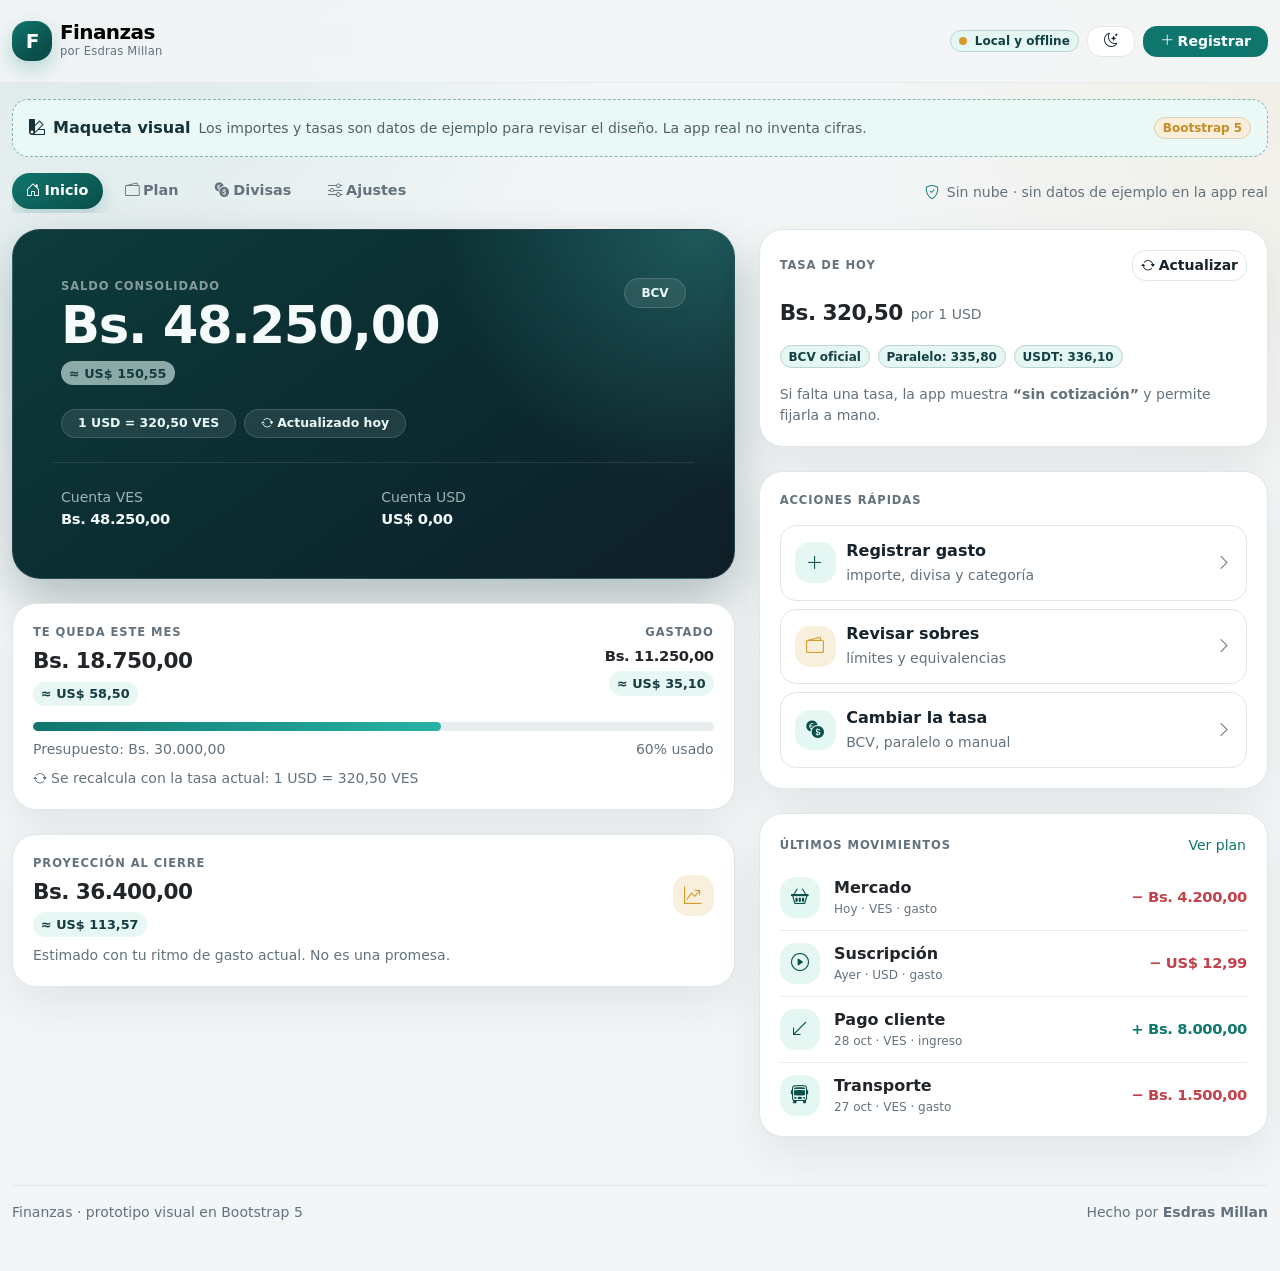
==== docs/prototipo/index.html @ d7a45fa1 "finanzas: presupuesto multdivisa, equivalencias y prototipo visual" ====
<!doctype html>
<html lang="es" data-bs-theme="light">
<head>
  <meta charset="utf-8">
  <meta name="viewport" content="width=device-width, initial-scale=1">
  <meta name="description" content="Prototipo visual de Finanzas, app de Esdras Millan.">
  <title>Finanzas · Prototipo Bootstrap</title>
  <link href="https://cdn.jsdelivr.net/npm/bootstrap@5.3.3/dist/css/bootstrap.min.css" rel="stylesheet">
  <link href="https://cdn.jsdelivr.net/npm/bootstrap-icons@1.11.3/font/bootstrap-icons.min.css" rel="stylesheet">
  <link href="assets/app.css" rel="stylesheet">
</head>
<body>

<nav class="navbar app-navbar sticky-top">
  <div class="container-xxl py-2">
    <a class="navbar-brand d-flex align-items-center gap-2 text-decoration-none" href="#" data-screen="home">
      <span class="brand-mark">F</span>
      <span class="d-flex flex-column">
        <span class="brand-title">Finanzas</span>
        <span class="brand-subtitle">por Esdras Millan</span>
      </span>
    </a>
    <div class="d-flex align-items-center gap-2">
      <span class="badge badge-soft rounded-pill d-none d-sm-inline-flex align-items-center">
        <span class="offline-dot me-2"></span>Local y offline
      </span>
      <button class="btn btn-ghost btn-sm px-3" id="themeToggle" type="button" aria-label="Cambiar tema">
        <i class="bi bi-moon-stars"></i>
      </button>
      <button class="btn btn-app btn-sm px-3" type="button" data-bs-toggle="modal" data-bs-target="#txnModal">
        <i class="bi bi-plus-lg"></i><span class="d-none d-sm-inline ms-1">Registrar</span>
      </button>
    </div>
  </div>
</nav>

<div class="container-xxl pt-3">
  <div class="demo-banner p-3 d-flex flex-column flex-sm-row align-items-sm-center gap-2">
    <div class="d-flex align-items-center gap-2 fw-semibold">
      <i class="bi bi-palette2"></i> Maqueta visual
    </div>
    <div class="small opacity-75">
      Los importes y tasas son datos de ejemplo para revisar el diseño. La app real no inventa cifras.
    </div>
    <span class="badge badge-warn rounded-pill ms-sm-auto">Bootstrap 5</span>
  </div>

  <div class="d-flex align-items-center gap-3 py-3">
    <ul class="nav nav-pills gap-2 flex-nowrap overflow-auto pb-1" id="screenNav">
      <li class="nav-item"><button class="nav-link active" type="button" data-screen="home"><i class="bi bi-house-door me-1"></i>Inicio</button></li>
      <li class="nav-item"><button class="nav-link" type="button" data-screen="plan"><i class="bi bi-wallet2 me-1"></i>Plan</button></li>
      <li class="nav-item"><button class="nav-link" type="button" data-screen="divisas"><i class="bi bi-currency-exchange me-1"></i>Divisas</button></li>
      <li class="nav-item"><button class="nav-link" type="button" data-screen="ajustes"><i class="bi bi-sliders me-1"></i>Ajustes</button></li>
    </ul>
    <div class="ms-auto d-none d-md-flex align-items-center gap-2 text-app-muted small">
      <i class="bi bi-shield-check text-app-teal"></i> Sin nube · sin datos de ejemplo en la app real
    </div>
  </div>
</div>

<main class="container-xxl pb-5">

  <!-- ============================================================ INICIO -->
  <section class="screen active" id="screen-home">
    <div class="row g-4">
      <div class="col-lg-7">
        <div class="balance-card p-4 p-lg-5 mb-4">
          <div class="d-flex justify-content-between align-items-start gap-3">
            <div>
              <div class="section-label text-white-50">Saldo consolidado</div>
              <div class="money money-lg mt-1">Bs. 48.250,00</div>
              <div class="eq-line mt-2"><span class="eq">≈ US$ 150,55</span></div>
            </div>
            <span class="badge rate-pill rounded-pill px-3 py-2">BCV</span>
          </div>
          <div class="d-flex flex-wrap gap-2 mt-4">
            <span class="rate-pill rounded-pill px-3 py-1 money-xs">1 USD = 320,50 VES</span>
            <span class="rate-pill rounded-pill px-3 py-1 money-xs"><i class="bi bi-arrow-repeat me-1"></i>Actualizado hoy</span>
          </div>
          <div class="row g-3 mt-4 pt-2 border-top border-light border-opacity-10">
            <div class="col-6">
              <div class="text-muted-soft small">Cuenta VES</div>
              <div class="money money-sm">Bs. 48.250,00</div>
            </div>
            <div class="col-6">
              <div class="text-muted-soft small">Cuenta USD</div>
              <div class="money money-sm">US$ 0,00</div>
            </div>
          </div>
        </div>

        <div class="card card-soft mb-4">
          <div class="card-body">
            <div class="d-flex justify-content-between align-items-start gap-3">
              <div>
                <div class="section-label">Te queda este mes</div>
                <div class="money money-md mt-1">Bs. 18.750,00</div>
                <div class="eq-line mt-1"><span class="eq">≈ US$ 58,50</span></div>
              </div>
              <div class="text-end">
                <div class="section-label">Gastado</div>
                <div class="money money-sm mt-1">Bs. 11.250,00</div>
                <div class="eq-line justify-content-end mt-1"><span class="eq">≈ US$ 35,10</span></div>
              </div>
            </div>
            <div class="progress progress-soft mt-3" role="progressbar" aria-label="Presupuesto usado" aria-valuenow="60" aria-valuemin="0" aria-valuemax="100">
              <div class="progress-bar" style="width: 60%; background: linear-gradient(90deg, #0f766e, #28b3a6);"></div>
            </div>
            <div class="d-flex justify-content-between mt-2 small text-app-muted">
              <span>Presupuesto: Bs. 30.000,00</span>
              <span>60% usado</span>
            </div>
            <div class="small text-app-muted mt-2">
              <i class="bi bi-arrow-repeat me-1"></i>Se recalcula con la tasa actual: 1 USD = 320,50 VES
            </div>
          </div>
        </div>

        <div class="card card-soft">
          <div class="card-body">
            <div class="d-flex justify-content-between align-items-center">
              <div>
                <div class="section-label">Proyección al cierre</div>
                <div class="money money-md mt-1">Bs. 36.400,00</div>
                <div class="eq-line mt-1"><span class="eq">≈ US$ 113,57</span></div>
              </div>
              <span class="icon-bubble gold"><i class="bi bi-graph-up-arrow"></i></span>
            </div>
            <div class="small text-app-muted mt-2">Estimado con tu ritmo de gasto actual. No es una promesa.</div>
          </div>
        </div>
      </div>

      <div class="col-lg-5">
        <div class="card card-soft mb-4">
          <div class="card-body">
            <div class="d-flex justify-content-between align-items-center mb-3">
              <div class="section-label mb-0">Tasa de hoy</div>
              <button class="btn btn-ghost btn-sm" type="button" id="refreshRates">
                <i class="bi bi-arrow-repeat me-1"></i>Actualizar
              </button>
            </div>
            <div class="d-flex align-items-end gap-2">
              <div class="money money-md">Bs. 320,50</div>
              <div class="small text-app-muted pb-1">por 1 USD</div>
            </div>
            <div class="d-flex flex-wrap gap-2 mt-3">
              <span class="badge badge-soft rounded-pill">BCV oficial</span>
              <span class="badge badge-soft rounded-pill">Paralelo: 335,80</span>
              <span class="badge badge-soft rounded-pill">USDT: 336,10</span>
            </div>
            <div class="small text-app-muted mt-3">
              Si falta una tasa, la app muestra <strong>“sin cotización”</strong> y permite fijarla a mano.
            </div>
          </div>
        </div>

        <div class="card card-soft mb-4">
          <div class="card-body">
            <div class="section-label mb-3">Acciones rápidas</div>
            <div class="d-grid gap-2">
              <button class="quick-action" type="button" data-bs-toggle="modal" data-bs-target="#txnModal">
                <span class="icon-bubble"><i class="bi bi-plus-lg"></i></span>
                <span><span class="d-block fw-semibold">Registrar gasto</span><span class="small text-app-muted">importe, divisa y categoría</span></span>
                <i class="bi bi-chevron-right ms-auto text-app-muted"></i>
              </button>
              <button class="quick-action" type="button" data-screen="plan">
                <span class="icon-bubble gold"><i class="bi bi-wallet2"></i></span>
                <span><span class="d-block fw-semibold">Revisar sobres</span><span class="small text-app-muted">límites y equivalencias</span></span>
                <i class="bi bi-chevron-right ms-auto text-app-muted"></i>
              </button>
              <button class="quick-action" type="button" data-screen="divisas">
                <span class="icon-bubble"><i class="bi bi-currency-exchange"></i></span>
                <span><span class="d-block fw-semibold">Cambiar la tasa</span><span class="small text-app-muted">BCV, paralelo o manual</span></span>
                <i class="bi bi-chevron-right ms-auto text-app-muted"></i>
              </button>
            </div>
          </div>
        </div>

        <div class="card card-soft">
          <div class="card-body">
            <div class="d-flex justify-content-between align-items-center mb-2">
              <div class="section-label mb-0">Últimos movimientos</div>
              <button class="btn btn-link btn-sm text-app-teal text-decoration-none p-0" type="button" data-screen="plan">Ver plan</button>
            </div>
            <div class="txn-row">
              <span class="icon-bubble"><i class="bi bi-basket2"></i></span>
              <div class="flex-grow-1">
                <div class="fw-semibold">Mercado</div>
                <div class="txn-meta">Hoy · VES · gasto</div>
              </div>
              <div class="money money-sm text-app-danger">− Bs. 4.200,00</div>
            </div>
            <div class="txn-row">
              <span class="icon-bubble"><i class="bi bi-play-circle"></i></span>
              <div class="flex-grow-1">
                <div class="fw-semibold">Suscripción</div>
                <div class="txn-meta">Ayer · USD · gasto</div>
              </div>
              <div class="money money-sm text-app-danger">− US$ 12,99</div>
            </div>
            <div class="txn-row">
              <span class="icon-bubble"><i class="bi bi-arrow-down-left"></i></span>
              <div class="flex-grow-1">
                <div class="fw-semibold">Pago cliente</div>
                <div class="txn-meta">28 oct · VES · ingreso</div>
              </div>
              <div class="money money-sm text-app-teal">+ Bs. 8.000,00</div>
            </div>
            <div class="txn-row">
              <span class="icon-bubble"><i class="bi bi-bus-front"></i></span>
              <div class="flex-grow-1">
                <div class="fw-semibold">Transporte</div>
                <div class="txn-meta">27 oct · VES · gasto</div>
              </div>
              <div class="money money-sm text-app-danger">− Bs. 1.500,00</div>
            </div>
          </div>
        </div>
      </div>
    </div>
  </section>

  <!-- ============================================================ PLAN -->
  <section class="screen" id="screen-plan">
    <div class="row g-4">
      <div class="col-lg-7">
        <div class="card card-soft mb-4">
          <div class="card-body">
            <div class="d-flex justify-content-between align-items-start gap-3">
              <div>
                <div class="section-label">Te queda este mes</div>
                <div class="money money-md mt-1">Bs. 18.750,00</div>
                <div class="eq-line mt-1"><span class="eq">≈ US$ 58,50</span></div>
              </div>
              <div class="text-end">
                <div class="section-label">Gastado</div>
                <div class="money money-sm mt-1">Bs. 11.250,00</div>
                <div class="eq-line justify-content-end mt-1"><span class="eq">≈ US$ 35,10</span></div>
              </div>
            </div>
            <hr class="my-3 opacity-25">
            <div class="row g-3 small">
              <div class="col-sm-6">
                <div class="text-app-muted">Presupuesto</div>
                <div class="money money-sm">Bs. 30.000,00</div>
              </div>
              <div class="col-sm-6">
                <div class="text-app-muted">Tasa aplicada</div>
                <div class="money money-sm">1 USD = 320,50 VES</div>
              </div>
            </div>
            <div class="small text-app-muted mt-3">
              <i class="bi bi-arrow-repeat me-1"></i>Las equivalencias se recalculan cada vez que cambia la tasa.
            </div>
          </div>
        </div>

        <div class="d-flex justify-content-between align-items-center mb-3">
          <div>
            <div class="section-label">Sobres</div>
            <h2 class="h5 mb-0 mt-1">Límites por categoría</h2>
          </div>
          <button class="btn btn-app btn-sm" type="button" data-bs-toggle="modal" data-bs-target="#envelopeModal">
            <i class="bi bi-plus-lg me-1"></i>Nuevo sobre
          </button>
        </div>

        <div class="d-grid gap-3">
          <div class="envelope-card">
            <div class="d-flex align-items-center gap-3">
              <span class="icon-bubble"><i class="bi bi-basket2"></i></span>
              <div class="flex-grow-1">
                <div class="d-flex justify-content-between gap-2">
                  <div class="fw-semibold">Comida</div>
                  <div class="text-end">
                    <div class="money money-sm">Bs. 3.800,00</div>
                    <div class="eq-line justify-content-end"><span class="eq">≈ US$ 11,86</span></div>
                  </div>
                </div>
                <div class="progress progress-soft mt-2"><div class="progress-bar" style="width: 52.5%; background: linear-gradient(90deg,#0f766e,#28b3a6);"></div></div>
                <div class="d-flex justify-content-between small text-app-muted mt-1">
                  <span>Bs. 4.200,00 de Bs. 8.000,00</span><span>52%</span>
                </div>
              </div>
            </div>
          </div>

          <div class="envelope-card is-over">
            <div class="d-flex align-items-center gap-3">
              <span class="icon-bubble danger"><i class="bi bi-bus-front"></i></span>
              <div class="flex-grow-1">
                <div class="d-flex justify-content-between gap-2">
                  <div class="fw-semibold">Transporte</div>
                  <div class="text-end">
                    <div class="money money-sm text-app-danger">− Bs. 450,00</div>
                    <div class="eq-line justify-content-end"><span class="eq">≈ − US$ 1,40</span></div>
                  </div>
                </div>
                <div class="progress progress-soft mt-2"><div class="progress-bar" style="width: 100%; background: #c2414b;"></div></div>
                <div class="d-flex justify-content-between small text-app-muted mt-1">
                  <span>Bs. 3.450,00 de Bs. 3.000,00</span><span class="text-app-danger">Excedido</span>
                </div>
              </div>
            </div>
          </div>

          <div class="envelope-card">
            <div class="d-flex align-items-center gap-3">
              <span class="icon-bubble gold"><i class="bi bi-house-door"></i></span>
              <div class="flex-grow-1">
                <div class="d-flex justify-content-between gap-2">
                  <div class="fw-semibold">Hogar</div>
                  <div class="text-end">
                    <div class="money money-sm">Bs. 9.400,00</div>
                    <div class="eq-line justify-content-end"><span class="eq">≈ US$ 29,33</span></div>
                  </div>
                </div>
                <div class="progress progress-soft mt-2"><div class="progress-bar" style="width: 21.25%; background: linear-gradient(90deg,#d99a2b,#f0bd59);"></div></div>
                <div class="d-flex justify-content-between small text-app-muted mt-1">
                  <span>Bs. 2.550,00 de Bs. 12.000,00</span><span>21%</span>
                </div>
              </div>
            </div>
          </div>

          <div class="envelope-card">
            <div class="d-flex align-items-center gap-3">
              <span class="icon-bubble"><i class="bi bi-heart-pulse"></i></span>
              <div class="flex-grow-1">
                <div class="d-flex justify-content-between gap-2">
                  <div class="fw-semibold">Salud</div>
                  <div class="text-end">
                    <div class="money money-sm">Bs. 1.050,00</div>
                    <div class="eq-line justify-content-end"><span class="eq">≈ US$ 3,28</span></div>
                  </div>
                </div>
                <div class="progress progress-soft mt-2"><div class="progress-bar" style="width: 82.5%; background: #d99a2b;"></div></div>
                <div class="d-flex justify-content-between small text-app-muted mt-1">
                  <span>Bs. 4.950,00 de Bs. 6.000,00</span><span class="text-app-gold">Cerca del límite</span>
                </div>
              </div>
            </div>
          </div>
        </div>
      </div>

      <div class="col-lg-5">
        <div class="card card-soft mb-4">
          <div class="card-body">
            <div class="d-flex justify-content-between align-items-center mb-3">
              <div class="section-label mb-0">Pagos próximos</div>
              <button class="btn btn-ghost btn-sm" type="button" data-bs-toggle="modal" data-bs-target="#paymentModal"><i class="bi bi-plus-lg me-1"></i>Añadir</button>
            </div>
            <div class="txn-row">
              <span class="icon-bubble gold"><i class="bi bi-house-door"></i></span>
              <div class="flex-grow-1">
                <div class="fw-semibold">Alquiler</div>
                <div class="txn-meta">Vence hoy · mensual</div>
              </div>
              <div class="text-end">
                <div class="money money-sm">Bs. 5.000,00</div>
                <button class="btn btn-link btn-sm p-0 text-app-teal text-decoration-none" type="button" data-demo-action="Marcar como pagado">Marcar pagado</button>
              </div>
            </div>
            <div class="txn-row">
              <span class="icon-bubble"><i class="bi bi-wifi"></i></span>
              <div class="flex-grow-1">
                <div class="fw-semibold">Internet</div>
                <div class="txn-meta">En 3 días · mensual</div>
              </div>
              <div class="money money-sm">Bs. 1.200,00</div>
            </div>
            <div class="txn-row">
              <span class="icon-bubble"><i class="bi bi-play-circle"></i></span>
              <div class="flex-grow-1">
                <div class="fw-semibold">Suscripción</div>
                <div class="txn-meta">En 6 días · mensual</div>
              </div>
              <div class="money money-sm">Bs. 4.160,00</div>
            </div>
          </div>
        </div>

        <div class="card card-soft">
          <div class="card-body">
            <div class="section-label mb-2">Cómo se calcula</div>
            <p class="small text-app-muted mb-2">
              Cada gasto se descuenta de su sobre aunque se haya registrado en otra divisa.
              Se usa la tasa guardada al registrar y, si no existe, la cotización actual.
            </p>
            <div class="d-flex gap-2 flex-wrap">
              <span class="badge badge-soft rounded-pill">Tasa histórica</span>
              <span class="badge badge-soft rounded-pill">Tasa actual</span>
              <span class="badge badge-warn rounded-pill">Sin cotización no inventa</span>
            </div>
          </div>
        </div>
      </div>
    </div>
  </section>

  <!-- ============================================================ DIVISAS -->
  <section class="screen" id="screen-divisas">
    <div class="row g-4">
      <div class="col-lg-8">
        <div class="card card-soft mb-4">
          <div class="card-body">
            <div class="d-flex justify-content-between align-items-center mb-3">
              <div>
                <div class="section-label">Referencias del bolívar</div>
                <h2 class="h5 mb-0 mt-1">1 USD en VES</h2>
              </div>
              <button class="btn btn-app btn-sm" type="button" id="refreshRates2">
                <i class="bi bi-arrow-repeat me-1"></i>Actualizar
              </button>
            </div>
            <div class="row g-3">
              <div class="col-sm-4">
                <div class="rate-card">
                  <div class="d-flex justify-content-between"><span class="small fw-semibold">BCV oficial</span><span class="badge badge-soft rounded-pill">Activa</span></div>
                  <div class="rate-value money mt-2">320,50</div>
                  <div class="rate-source"><i class="bi bi-clock"></i>hoy · fuente BCV</div>
                </div>
              </div>
              <div class="col-sm-4">
                <div class="rate-card">
                  <div class="small fw-semibold">Paralelo</div>
                  <div class="rate-value money mt-2">335,80</div>
                  <div class="rate-source"><i class="bi bi-clock"></i>hoy · mercado P2P</div>
                </div>
              </div>
              <div class="col-sm-4">
                <div class="rate-card">
                  <div class="small fw-semibold">USDT</div>
                  <div class="rate-value money mt-2">336,10</div>
                  <div class="rate-source"><i class="bi bi-info-circle"></i>proxi del paralelo</div>
                </div>
              </div>
            </div>
          </div>
        </div>

        <div class="card card-soft mb-4">
          <div class="card-body">
            <div class="section-label mb-3">Otras referencias</div>
            <div class="row g-3">
              <div class="col-sm-6">
                <div class="rate-card d-flex align-items-center gap-3">
                  <span class="icon-bubble"><i class="bi bi-currency-euro"></i></span>
                  <div class="flex-grow-1">
                    <div class="small fw-semibold">Euro</div>
                    <div class="rate-value money">0,92</div>
                  </div>
                  <span class="badge badge-soft rounded-pill">BCE</span>
                </div>
              </div>
              <div class="col-sm-6">
                <div class="rate-card d-flex align-items-center gap-3">
                  <span class="icon-bubble"><i class="bi bi-cash-stack"></i></span>
                  <div class="flex-grow-1">
                    <div class="small fw-semibold">Peso argentino</div>
                    <div class="rate-value money">1.050,00</div>
                  </div>
                  <span class="badge badge-soft rounded-pill">Oficial</span>
                </div>
              </div>
            </div>
          </div>
        </div>

        <div class="card card-soft">
          <div class="card-body">
            <div class="section-label mb-3">Catálogo</div>
            <div class="table-responsive">
              <table class="table align-middle mb-0">
                <thead class="small text-app-muted">
                  <tr><th>Divisa</th><th>País</th><th class="text-end">USD</th><th class="text-end">EUR</th><th></th></tr>
                </thead>
                <tbody>
                  <tr>
                    <td><span class="fw-semibold">USD</span><div class="small text-app-muted">Dólar</div></td>
                    <td class="small">Estados Unidos</td>
                    <td class="text-end money money-sm">1,00</td>
                    <td class="text-end money money-sm">0,92</td>
                    <td><span class="badge badge-soft rounded-pill">base</span></td>
                  </tr>
                  <tr>
                    <td><span class="fw-semibold">VES</span><div class="small text-app-muted">Bolívar</div></td>
                    <td class="small">Venezuela</td>
                    <td class="text-end money money-sm">320,50</td>
                    <td class="text-end money money-sm">294,86</td>
                    <td><span class="badge badge-soft rounded-pill">BCV</span></td>
                  </tr>
                  <tr>
                    <td><span class="fw-semibold">EUR</span><div class="small text-app-muted">Euro</div></td>
                    <td class="small">Zona euro</td>
                    <td class="text-end money money-sm">1,09</td>
                    <td class="text-end money money-sm">1,00</td>
                    <td><span class="badge badge-soft rounded-pill">BCE</span></td>
                  </tr>
                  <tr>
                    <td><span class="fw-semibold">ARS</span><div class="small text-app-muted">Peso argentino</div></td>
                    <td class="small">Argentina</td>
                    <td class="text-end money money-sm">0,000952</td>
                    <td class="text-end money money-sm">0,000876</td>
                    <td><span class="badge badge-soft rounded-pill">Oficial</span></td>
                  </tr>
                  <tr>
                    <td><span class="fw-semibold">JPY</span><div class="small text-app-muted">Yen</div></td>
                    <td class="small">Japón</td>
                    <td class="text-end money money-sm text-app-muted">—</td>
                    <td class="text-end money money-sm text-app-muted">—</td>
                    <td><span class="badge badge-warn rounded-pill">Sin cotización</span></td>
                  </tr>
                </tbody>
              </table>
            </div>
            <div class="small text-app-muted mt-3">La tabla es una muestra visual. En la app, si no hay fuente, se puede fijar una tasa manual.</div>
          </div>
        </div>
      </div>

      <div class="col-lg-4">
        <div class="card card-soft mb-4">
          <div class="card-body">
            <div class="section-label mb-3">Fijar tasa manual</div>
            <form data-demo-form data-demo-message="Tasa manual guardada (demo).">
              <div class="mb-3">
                <label class="form-label small fw-semibold" for="manualCurrency">Divisa</label>
                <select class="form-select" id="manualCurrency">
                  <option>VES · BCV</option>
                  <option>VES · Paralelo</option>
                  <option>VES · USDT</option>
                  <option>EUR</option>
                  <option>ARS</option>
                </select>
              </div>
              <div class="mb-3">
                <label class="form-label small fw-semibold" for="manualRate">Unidades por 1 USD</label>
                <input class="form-control money" id="manualRate" type="number" min="0" step="0.0001" value="320.50">
              </div>
              <button class="btn btn-app w-100" type="submit"><i class="bi bi-pin-angle me-1"></i>Guardar tasa</button>
            </form>
            <div class="small text-app-muted mt-3">La tasa manual siempre gana sobre la de internet. Se puede quitar en cualquier momento.</div>
          </div>
        </div>

        <div class="card card-soft mb-4">
          <div class="card-body">
            <div class="section-label mb-2">Equivalencia del presupuesto</div>
            <div class="money money-md">Bs. 18.750,00</div>
            <div class="eq-line mt-1"><span class="eq">≈ US$ 58,50</span></div>
            <div class="small text-app-muted mt-2">Se actualiza sola cada vez que cambia la referencia activa.</div>
          </div>
        </div>

        <div class="card card-soft">
          <div class="card-body">
            <div class="section-label mb-2">Honestidad de datos</div>
            <ul class="small text-app-muted mb-0 ps-3">
              <li>Sin tasas aproximadas ni tablas fijas.</li>
              <li>La caché conserva la última referencia real.</li>
              <li>Si no hay dato: “sin cotización”.</li>
            </ul>
          </div>
        </div>
      </div>
    </div>
  </section>

  <!-- ============================================================ AJUSTES -->
  <section class="screen" id="screen-ajustes">
    <div class="row g-4">
      <div class="col-lg-7">
        <div class="creator-card p-4 mb-4">
          <div class="d-flex align-items-center gap-3">
            <span class="brand-mark" style="width:3.5rem;height:3.5rem;border-radius:1.25rem;font-size:1.35rem;">F</span>
            <div>
              <div class="section-label">Creador</div>
              <div class="h5 mb-0">Esdras Millan</div>
              <div class="small text-app-muted">Finanzas · versión 0.5.0</div>
            </div>
            <span class="badge badge-soft rounded-pill ms-auto">Hecho local</span>
          </div>
        </div>

        <div class="card card-soft mb-4">
          <div class="card-body">
            <div class="section-label mb-3">Apariencia</div>
            <div class="d-flex align-items-center justify-content-between gap-3">
              <div>
                <div class="fw-semibold">Tema</div>
                <div class="small text-app-muted">Claro, oscuro o el del sistema.</div>
              </div>
              <div class="d-flex gap-2">
                <button class="theme-swatch" type="button" style="background:#f3f6f7" data-theme-set="light" aria-label="Tema claro"></button>
                <button class="theme-swatch" type="button" style="background:#101a20" data-theme-set="dark" aria-label="Tema oscuro"></button>
                <button class="theme-swatch" type="button" style="background:linear-gradient(135deg,#0f766e,#d99a2b)" data-theme-set="teal" aria-label="Tema océano"></button>
              </div>
            </div>
            <hr class="my-3 opacity-25">
            <div class="d-flex align-items-center justify-content-between">
              <div>
                <div class="fw-semibold">Recordatorios</div>
                <div class="small text-app-muted">Aviso diario de vencimientos a las 9:00.</div>
              </div>
              <div class="form-check form-switch m-0">
                <input class="form-check-input" type="checkbox" role="switch" checked>
              </div>
            </div>
          </div>
        </div>

        <div class="card card-soft">
          <div class="card-body">
            <div class="section-label mb-3">Divisas</div>
            <div class="row g-3">
              <div class="col-sm-6">
                <label class="form-label small fw-semibold" for="baseCurrency">Base</label>
                <select class="form-select" id="baseCurrency">
                  <option selected>VES · Bolívar</option>
                  <option>USD · Dólar</option>
                  <option>EUR · Euro</option>
                  <option>ARS · Peso argentino</option>
                </select>
              </div>
              <div class="col-sm-6">
                <label class="form-label small fw-semibold" for="secondaryCurrency">Secundaria</label>
                <select class="form-select" id="secondaryCurrency">
                  <option>VES · Bolívar</option>
                  <option selected>USD · Dólar</option>
                  <option>EUR · Euro</option>
                  <option>ARS · Peso argentino</option>
                </select>
              </div>
            </div>
            <div class="small text-app-muted mt-3">La base y la secundaria se recuerdan entre arranques.</div>
          </div>
        </div>
      </div>

      <div class="col-lg-5">
        <div class="card card-soft mb-4">
          <div class="card-body">
            <div class="section-label mb-3">Seguridad local</div>
            <div class="d-flex align-items-center gap-3">
              <span class="icon-bubble"><i class="bi bi-shield-lock"></i></span>
              <div>
                <div class="fw-semibold">Contraseña PBKDF2</div>
                <div class="small text-app-muted">Todo se queda en este dispositivo.</div>
              </div>
            </div>
            <div class="small text-app-muted mt-3">No hay bloqueo biométrico ni recuperación por correo. Si se olvida la contraseña, se pierde el acceso al perfil.</div>
          </div>
        </div>

        <div class="card card-soft mb-4">
          <div class="card-body">
            <div class="section-label mb-3">Datos</div>
            <div class="d-grid gap-2">
              <button class="quick-action" type="button" data-demo-action="Exportación CSV preparada (demo).">
                <span class="icon-bubble"><i class="bi bi-filetype-csv"></i></span>
                <span><span class="d-block fw-semibold">Exportar movimientos</span><span class="small text-app-muted">CSV por el selector del sistema</span></span>
                <i class="bi bi-chevron-right ms-auto text-app-muted"></i>
              </button>
              <button class="quick-action" type="button" data-demo-action="Confirmación de borrado (demo).">
                <span class="icon-bubble danger"><i class="bi bi-trash3"></i></span>
                <span><span class="d-block fw-semibold">Borrar todos los movimientos</span><span class="small text-app-muted">Los sobres y pagos se conservan</span></span>
                <i class="bi bi-chevron-right ms-auto text-app-muted"></i>
              </button>
            </div>
          </div>
        </div>

        <div class="card card-soft">
          <div class="card-body">
            <div class="section-label mb-2">Acerca de</div>
            <p class="small text-app-muted mb-1">Finanzas · 0.5.0 · versionCode 4</p>
            <p class="small text-app-muted mb-0">Diseñado y desarrollado por <strong>Esdras Millan</strong>.</p>
          </div>
        </div>
      </div>
    </div>
  </section>

</main>

<footer class="container-xxl pb-5">
  <div class="d-flex flex-column flex-sm-row justify-content-between gap-2 small text-app-muted border-top pt-3" style="border-color: var(--app-line) !important;">
    <span>Finanzas · prototipo visual en Bootstrap 5</span>
    <span>Hecho por <strong>Esdras Millan</strong></span>
  </div>
</footer>

<!-- ============================================================ MODAL REGISTRAR -->
<div class="modal fade" id="txnModal" tabindex="-1" aria-labelledby="txnModalLabel" aria-hidden="true">
  <div class="modal-dialog modal-dialog-centered">
    <div class="modal-content">
      <div class="modal-header">
        <div>
          <div class="section-label">Registrar</div>
          <h2 class="modal-title h5 mb-0" id="txnModalLabel">Nuevo movimiento</h2>
        </div>
        <button type="button" class="btn-close" data-bs-dismiss="modal" aria-label="Cerrar"></button>
      </div>
      <form data-demo-form data-demo-message="Movimiento guardado (demo).">
        <div class="modal-body">
          <div class="d-flex gap-2 mb-3">
            <button class="btn btn-app btn-sm flex-fill" type="button">Gasto</button>
            <button class="btn btn-ghost btn-sm flex-fill" type="button">Ingreso</button>
          </div>
          <div class="mb-3">
            <label class="form-label small fw-semibold" for="txnAmount">Importe</label>
            <input class="form-control money form-control-lg" id="txnAmount" type="text" inputmode="decimal" placeholder="0,00" required>
          </div>
          <div class="row g-3 mb-3">
            <div class="col-6">
              <label class="form-label small fw-semibold" for="txnCurrency">Divisa</label>
              <select class="form-select" id="txnCurrency"><option selected>VES</option><option>USD</option><option>EUR</option></select>
            </div>
            <div class="col-6">
              <label class="form-label small fw-semibold" for="txnCategory">Categoría</label>
              <select class="form-select" id="txnCategory"><option selected>Comida</option><option>Transporte</option><option>Hogar</option><option>Salud</option></select>
            </div>
          </div>
          <div>
            <label class="form-label small fw-semibold" for="txnMerchant">Comercio o nota</label>
            <input class="form-control" id="txnMerchant" type="text" placeholder="Mercado, farmacia…">
          </div>
          <div class="small text-app-muted mt-3">
            <i class="bi bi-camera me-1"></i>La app real también permite escanear una factura con OCR en el dispositivo.
          </div>
        </div>
        <div class="modal-footer">
          <button type="button" class="btn btn-ghost" data-bs-dismiss="modal">Cancelar</button>
          <button type="submit" class="btn btn-app">Guardar</button>
        </div>
      </form>
    </div>
  </div>
</div>

<!-- ============================================================ MODAL SOBRE -->
<div class="modal fade" id="envelopeModal" tabindex="-1" aria-labelledby="envelopeModalLabel" aria-hidden="true">
  <div class="modal-dialog modal-dialog-centered">
    <div class="modal-content">
      <div class="modal-header">
        <div>
          <div class="section-label">Plan</div>
          <h2 class="modal-title h5 mb-0" id="envelopeModalLabel">Nuevo sobre</h2>
        </div>
        <button type="button" class="btn-close" data-bs-dismiss="modal" aria-label="Cerrar"></button>
      </div>
      <form data-demo-form data-demo-message="Sobre creado (demo).">
        <div class="modal-body">
          <div class="mb-3">
            <label class="form-label small fw-semibold" for="envName">Categoría</label>
            <input class="form-control" id="envName" type="text" placeholder="Ej. Comida" required>
          </div>
          <div class="mb-3">
            <label class="form-label small fw-semibold" for="envLimit">Límite mensual</label>
            <input class="form-control money" id="envLimit" type="text" inputmode="decimal" placeholder="0,00" required>
          </div>
          <div class="small text-app-muted">El límite se expresa en la divisa base. Cada gasto de la categoría se descuenta automáticamente.</div>
        </div>
        <div class="modal-footer">
          <button type="button" class="btn btn-ghost" data-bs-dismiss="modal">Cancelar</button>
          <button type="submit" class="btn btn-app">Crear sobre</button>
        </div>
      </form>
    </div>
  </div>
</div>

<!-- ============================================================ MODAL PAGO -->
<div class="modal fade" id="paymentModal" tabindex="-1" aria-labelledby="paymentModalLabel" aria-hidden="true">
  <div class="modal-dialog modal-dialog-centered">
    <div class="modal-content">
      <div class="modal-header">
        <div>
          <div class="section-label">Plan</div>
          <h2 class="modal-title h5 mb-0" id="paymentModalLabel">Nuevo pago</h2>
        </div>
        <button type="button" class="btn-close" data-bs-dismiss="modal" aria-label="Cerrar"></button>
      </div>
      <form data-demo-form data-demo-message="Pago programado (demo).">
        <div class="modal-body">
          <div class="mb-3">
            <label class="form-label small fw-semibold" for="payName">Nombre</label>
            <input class="form-control" id="payName" type="text" placeholder="Alquiler, luz…" required>
          </div>
          <div class="mb-3">
            <label class="form-label small fw-semibold" for="payAmount">Importe</label>
            <input class="form-control money" id="payAmount" type="text" inputmode="decimal" placeholder="0,00" required>
          </div>
          <div class="row g-3">
            <div class="col-6">
              <label class="form-label small fw-semibold" for="payDate">Vence</label>
              <input class="form-control" id="payDate" type="date">
            </div>
            <div class="col-6">
              <label class="form-label small fw-semibold" for="payRecurrence">Recurrencia</label>
              <select class="form-select" id="payRecurrence"><option selected>Mensual</option><option>Único</option></select>
            </div>
          </div>
        </div>
        <div class="modal-footer">
          <button type="button" class="btn btn-ghost" data-bs-dismiss="modal">Cancelar</button>
          <button type="submit" class="btn btn-app">Añadir</button>
        </div>
      </form>
    </div>
  </div>
</div>

<div class="toast-container position-fixed bottom-0 end-0 p-3">
  <div id="appToast" class="toast align-items-center border-0" role="status" aria-live="polite" aria-atomic="true">
    <div class="d-flex">
      <div class="toast-body" id="appToastBody">Listo.</div>
      <button type="button" class="btn-close me-2 m-auto" data-bs-dismiss="toast" aria-label="Cerrar"></button>
    </div>
  </div>
</div>

<script src="https://cdn.jsdelivr.net/npm/bootstrap@5.3.3/dist/js/bootstrap.bundle.min.js"></script>
<script src="assets/app.js"></script>
</body>
</html>
---- docs/prototipo/assets/app.css ----
:root {
  --app-ink: #16232c;
  --app-muted: #63727d;
  --app-paper: #f3f6f7;
  --app-card: #ffffff;
  --app-line: #dfe7e9;
  --app-teal: #0f766e;
  --app-teal-deep: #0b4f4a;
  --app-mint: #d9f3ed;
  --app-gold: #d99a2b;
  --app-danger: #c2414b;
  --app-shadow: 0 18px 45px rgba(20, 42, 51, .08);
}

[data-bs-theme="dark"] {
  --app-ink: #eef4f5;
  --app-muted: #a5b6bd;
  --app-paper: #101a20;
  --app-card: #17242c;
  --app-line: #2a3b44;
  --app-teal: #4fd1c5;
  --app-teal-deep: #9df2e7;
  --app-mint: #173c3a;
  --app-shadow: 0 18px 45px rgba(0, 0, 0, .3);
}

* { -webkit-font-smoothing: antialiased; }

body {
  min-height: 100vh;
  background:
    radial-gradient(circle at 8% 0%, rgba(15, 118, 110, .10), transparent 32rem),
    radial-gradient(circle at 100% 8%, rgba(217, 154, 43, .08), transparent 26rem),
    var(--app-paper);
  color: var(--app-ink);
  font-family: "Segoe UI", system-ui, -apple-system, "Helvetica Neue", sans-serif;
}

.app-navbar {
  background: color-mix(in srgb, var(--app-paper) 82%, transparent);
  border-bottom: 1px solid color-mix(in srgb, var(--app-line) 70%, transparent);
  backdrop-filter: blur(14px);
}

.brand-mark {
  display: inline-grid;
  place-items: center;
  width: 2.5rem;
  height: 2.5rem;
  border-radius: 1rem;
  color: #fff;
  font-weight: 800;
  letter-spacing: -.05em;
  background: linear-gradient(145deg, #0f766e, #0b4f4a 72%);
  box-shadow: 0 8px 20px rgba(15, 118, 110, .25);
}

.brand-title { line-height: 1.05; font-weight: 750; letter-spacing: -.03em; }
.brand-subtitle { font-size: .72rem; color: var(--app-muted); letter-spacing: .02em; }

.demo-banner {
  border: 1px dashed color-mix(in srgb, var(--app-teal) 45%, var(--app-line));
  background: color-mix(in srgb, var(--app-mint) 52%, var(--app-card));
  color: color-mix(in srgb, var(--app-ink) 82%, var(--app-teal));
  border-radius: 1rem;
}

.card-soft {
  background: var(--app-card);
  border: 1px solid var(--app-line);
  border-radius: 1.5rem;
  box-shadow: var(--app-shadow);
}

.card-soft .card-body { padding: 1.25rem; }

.balance-card {
  border: 1px solid rgba(255, 255, 255, .12);
  border-radius: 1.75rem;
  color: #f4fbfa;
  background:
    radial-gradient(circle at 95% 0%, rgba(79, 209, 197, .28), transparent 16rem),
    linear-gradient(145deg, #0d3b3b 0%, #0b2b31 55%, #101f28 100%);
  box-shadow: 0 22px 50px rgba(8, 42, 44, .28);
}

.balance-card .text-muted-soft { color: rgba(233, 250, 247, .66); }
.balance-card .rate-pill {
  background: rgba(255, 255, 255, .09);
  border: 1px solid rgba(255, 255, 255, .14);
  color: #e9faf7;
}

.money { font-variant-numeric: tabular-nums; letter-spacing: -.025em; }
.money-lg { font-size: clamp(2rem, 5vw, 3.2rem); font-weight: 750; line-height: 1.05; }
.money-md { font-size: 1.35rem; font-weight: 700; }
.money-sm { font-size: .92rem; font-weight: 650; }
.money-xs { font-size: .78rem; font-weight: 600; }

.text-app-muted { color: var(--app-muted) !important; }
.text-app-teal { color: var(--app-teal) !important; }
.text-app-danger { color: var(--app-danger) !important; }
.text-app-gold { color: var(--app-gold) !important; }

.eq-line {
  display: inline-flex;
  flex-wrap: wrap;
  gap: .2rem .65rem;
  color: var(--app-muted);
  font-size: .8rem;
  font-weight: 600;
  font-variant-numeric: tabular-nums;
}

.eq-line .eq {
  background: color-mix(in srgb, var(--app-mint) 62%, transparent);
  color: color-mix(in srgb, var(--app-ink) 70%, var(--app-teal));
  border-radius: 999px;
  padding: .16rem .5rem;
}

.nav-pills .nav-link {
  color: var(--app-muted);
  border-radius: 999px;
  font-weight: 650;
  font-size: .9rem;
  padding: .45rem .9rem;
}

.nav-pills .nav-link:hover { color: var(--app-ink); }

.nav-pills .nav-link.active {
  color: #fff;
  background: linear-gradient(145deg, #0f766e, #0b4f4a);
  box-shadow: 0 7px 16px rgba(15, 118, 110, .22);
}

.progress-soft {
  height: .55rem;
  border-radius: 999px;
  background: color-mix(in srgb, var(--app-line) 70%, transparent);
}

.progress-soft .progress-bar { border-radius: 999px; }

.icon-bubble {
  display: inline-grid;
  place-items: center;
  width: 2.55rem;
  height: 2.55rem;
  flex: 0 0 auto;
  border-radius: .95rem;
  background: color-mix(in srgb, var(--app-mint) 70%, var(--app-card));
  color: var(--app-teal-deep);
  font-size: 1.1rem;
}

.icon-bubble.gold { background: color-mix(in srgb, var(--app-gold) 16%, var(--app-card)); color: var(--app-gold); }
.icon-bubble.danger { background: color-mix(in srgb, var(--app-danger) 12%, var(--app-card)); color: var(--app-danger); }

.txn-row {
  display: flex;
  align-items: center;
  gap: .85rem;
  padding: .72rem 0;
  border-bottom: 1px solid color-mix(in srgb, var(--app-line) 68%, transparent);
}
.txn-row:last-child { border-bottom: 0; padding-bottom: 0; }
.txn-row:first-child { padding-top: 0; }
.txn-meta { color: var(--app-muted); font-size: .75rem; }

.rate-card {
  border-radius: 1.35rem;
  border: 1px solid var(--app-line);
  background: var(--app-card);
  padding: 1rem;
}
.rate-card .rate-value { font-size: 1.45rem; font-weight: 750; }
.rate-card .rate-source {
  display: inline-flex;
  align-items: center;
  gap: .3rem;
  color: var(--app-muted);
  font-size: .72rem;
}

.envelope-card {
  border: 1px solid var(--app-line);
  border-radius: 1.25rem;
  background: var(--app-card);
  padding: 1rem;
}
.envelope-card.is-over { border-color: color-mix(in srgb, var(--app-danger) 45%, var(--app-line)); }

.section-label {
  color: var(--app-muted);
  font-size: .72rem;
  font-weight: 750;
  letter-spacing: .08em;
  text-transform: uppercase;
}

.quick-action {
  display: flex;
  align-items: center;
  gap: .65rem;
  width: 100%;
  border: 1px solid var(--app-line);
  border-radius: 1rem;
  background: var(--app-card);
  color: var(--app-ink);
  padding: .8rem .9rem;
  text-align: left;
  transition: transform .15s ease, border-color .15s ease;
}
.quick-action:hover { transform: translateY(-1px); border-color: color-mix(in srgb, var(--app-teal) 50%, var(--app-line)); }

.screen { display: none; }
.screen.active { display: block; animation: screen-in .22s ease; }
@keyframes screen-in { from { opacity: 0; transform: translateY(6px); } to { opacity: 1; transform: none; } }

.badge-soft {
  background: color-mix(in srgb, var(--app-mint) 70%, var(--app-card));
  color: color-mix(in srgb, var(--app-ink) 65%, var(--app-teal));
  border: 1px solid color-mix(in srgb, var(--app-teal) 18%, var(--app-line));
}

.badge-warn { background: color-mix(in srgb, var(--app-gold) 17%, var(--app-card)); color: color-mix(in srgb, var(--app-gold) 80%, #734d0d); border: 1px solid color-mix(in srgb, var(--app-gold) 28%, var(--app-line)); }
.badge-danger-soft { background: color-mix(in srgb, var(--app-danger) 12%, var(--app-card)); color: var(--app-danger); border: 1px solid color-mix(in srgb, var(--app-danger) 24%, var(--app-line)); }

.form-control, .form-select {
  border-radius: .9rem;
  border-color: var(--app-line);
  background-color: var(--app-card);
  color: var(--app-ink);
}
.form-control:focus, .form-select:focus {
  border-color: color-mix(in srgb, var(--app-teal) 55%, var(--app-line));
  box-shadow: 0 0 0 .2rem color-mix(in srgb, var(--app-teal) 14%, transparent);
}

.btn-app {
  --bs-btn-color: #fff;
  --bs-btn-bg: #0f766e;
  --bs-btn-border-color: #0f766e;
  --bs-btn-hover-bg: #0b5f59;
  --bs-btn-hover-border-color: #0b5f59;
  --bs-btn-active-bg: #0b4f4a;
  --bs-btn-active-border-color: #0b4f4a;
  border-radius: .85rem;
  font-weight: 650;
}

.btn-ghost {
  border-radius: .85rem;
  border: 1px solid var(--app-line);
  background: var(--app-card);
  color: var(--app-ink);
  font-weight: 600;
}
.btn-ghost:hover { border-color: color-mix(in srgb, var(--app-teal) 48%, var(--app-line)); color: var(--app-teal-deep); }

.modal-content { border-radius: 1.5rem; border-color: var(--app-line); background: var(--app-card); }
.modal-header, .modal-footer { border-color: var(--app-line); }

.creator-card {
  border-radius: 1.5rem;
  border: 1px solid var(--app-line);
  background:
    radial-gradient(circle at 100% 0%, rgba(15, 118, 110, .12), transparent 12rem),
    var(--app-card);
}

.theme-swatch {
  width: 2.25rem;
  height: 2.25rem;
  border-radius: 999px;
  border: 2px solid var(--app-card);
  box-shadow: 0 0 0 1px var(--app-line);
  cursor: pointer;
}

.offline-dot {
  width: .5rem;
  height: .5rem;
  border-radius: 999px;
  background: var(--app-gold);
  display: inline-block;
}

html.theme-teal {
  --app-teal: #0e7490;
  --app-teal-deep: #155e75;
  --app-mint: #d9f0f5;
}

@media (max-width: 575.98px) {
  .card-soft .card-body { padding: 1rem; }
  .balance-card { border-radius: 1.4rem; }
  .money-lg { font-size: 2.15rem; }
}
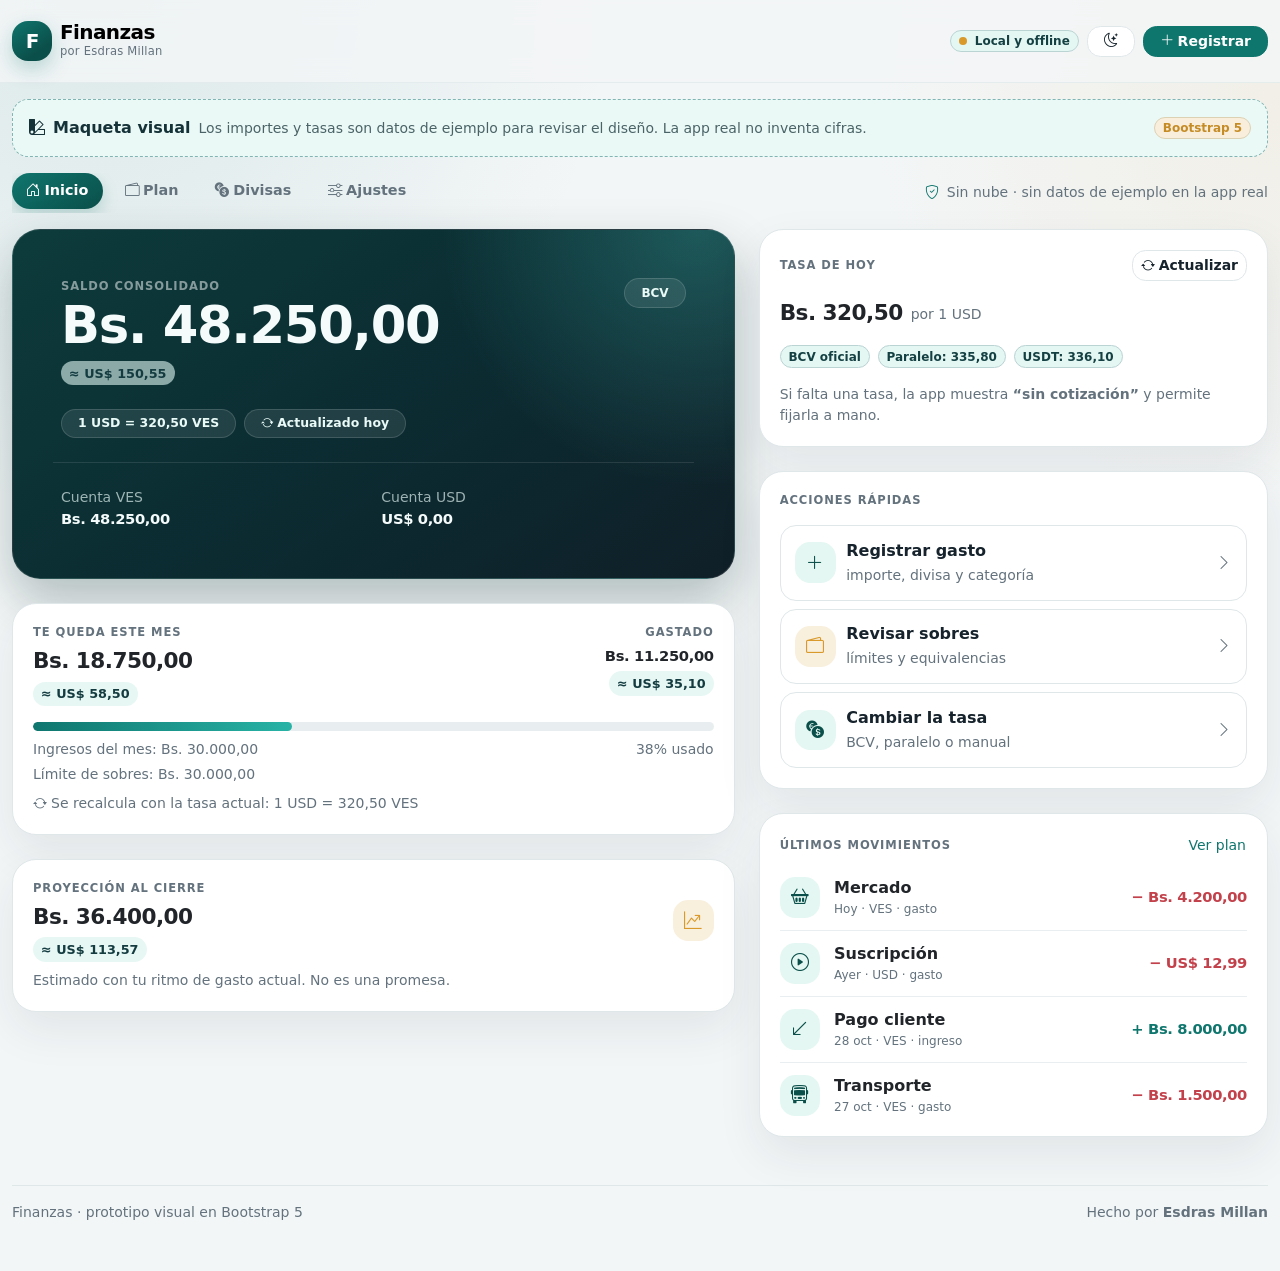
==== commit 42e36fe2: "finanzas: disponible del mes como ingresos menos gastos" ====
--- a/docs/prototipo/index.html
+++ b/docs/prototipo/index.html
@@ -103,13 +103,14 @@
                 <div class="eq-line justify-content-end mt-1"><span class="eq">≈ US$ 35,10</span></div>
               </div>
             </div>
-            <div class="progress progress-soft mt-3" role="progressbar" aria-label="Presupuesto usado" aria-valuenow="60" aria-valuemin="0" aria-valuemax="100">
-              <div class="progress-bar" style="width: 60%; background: linear-gradient(90deg, #0f766e, #28b3a6);"></div>
+            <div class="progress progress-soft mt-3" role="progressbar" aria-label="Ingreso usado" aria-valuenow="38" aria-valuemin="0" aria-valuemax="100">
+              <div class="progress-bar" style="width: 38%; background: linear-gradient(90deg, #0f766e, #28b3a6);"></div>
             </div>
             <div class="d-flex justify-content-between mt-2 small text-app-muted">
-              <span>Presupuesto: Bs. 30.000,00</span>
-              <span>60% usado</span>
-            </div>
+              <span>Ingresos del mes: Bs. 30.000,00</span>
+              <span>38% usado</span>
+            </div>
+            <div class="small text-app-muted mt-1">Límite de sobres: Bs. 30.000,00</div>
             <div class="small text-app-muted mt-2">
               <i class="bi bi-arrow-repeat me-1"></i>Se recalcula con la tasa actual: 1 USD = 320,50 VES
             </div>
@@ -242,11 +243,15 @@
             </div>
             <hr class="my-3 opacity-25">
             <div class="row g-3 small">
-              <div class="col-sm-6">
-                <div class="text-app-muted">Presupuesto</div>
+              <div class="col-sm-4">
+                <div class="text-app-muted">Ingresos</div>
                 <div class="money money-sm">Bs. 30.000,00</div>
               </div>
-              <div class="col-sm-6">
+              <div class="col-sm-4">
+                <div class="text-app-muted">Límite de sobres</div>
+                <div class="money money-sm">Bs. 30.000,00</div>
+              </div>
+              <div class="col-sm-4">
                 <div class="text-app-muted">Tasa aplicada</div>
                 <div class="money money-sm">1 USD = 320,50 VES</div>
               </div>
@@ -549,7 +554,7 @@
 
         <div class="card card-soft mb-4">
           <div class="card-body">
-            <div class="section-label mb-2">Equivalencia del presupuesto</div>
+            <div class="section-label mb-2">Equivalencia del disponible</div>
             <div class="money money-md">Bs. 18.750,00</div>
             <div class="eq-line mt-1"><span class="eq">≈ US$ 58,50</span></div>
             <div class="small text-app-muted mt-2">Se actualiza sola cada vez que cambia la referencia activa.</div>
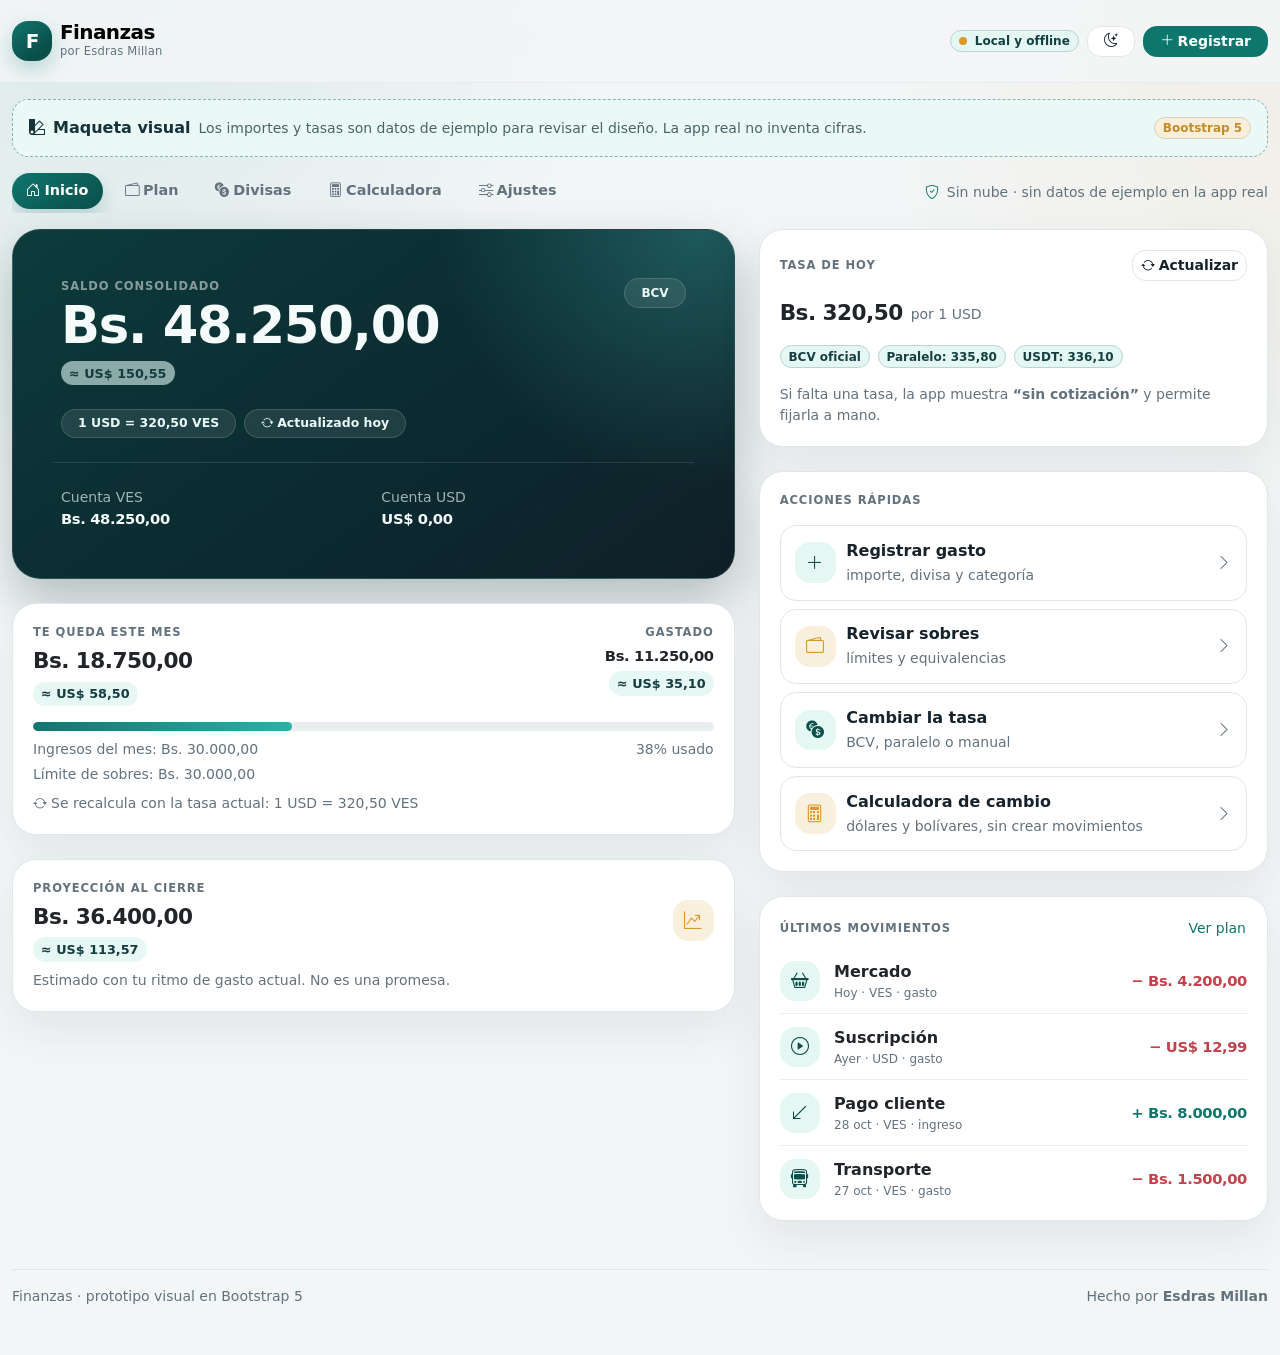
==== commit cc7dc8fc: "finanzas: calculadora de cambio USD a VES" ====
--- a/docs/prototipo/index.html
+++ b/docs/prototipo/index.html
@@ -50,6 +50,7 @@
       <li class="nav-item"><button class="nav-link active" type="button" data-screen="home"><i class="bi bi-house-door me-1"></i>Inicio</button></li>
       <li class="nav-item"><button class="nav-link" type="button" data-screen="plan"><i class="bi bi-wallet2 me-1"></i>Plan</button></li>
       <li class="nav-item"><button class="nav-link" type="button" data-screen="divisas"><i class="bi bi-currency-exchange me-1"></i>Divisas</button></li>
+      <li class="nav-item"><button class="nav-link" type="button" data-screen="cambio"><i class="bi bi-calculator me-1"></i>Calculadora</button></li>
       <li class="nav-item"><button class="nav-link" type="button" data-screen="ajustes"><i class="bi bi-sliders me-1"></i>Ajustes</button></li>
     </ul>
     <div class="ms-auto d-none d-md-flex align-items-center gap-2 text-app-muted small">
@@ -175,6 +176,11 @@
                 <span><span class="d-block fw-semibold">Cambiar la tasa</span><span class="small text-app-muted">BCV, paralelo o manual</span></span>
                 <i class="bi bi-chevron-right ms-auto text-app-muted"></i>
               </button>
+              <button class="quick-action" type="button" data-screen="cambio">
+                <span class="icon-bubble gold"><i class="bi bi-calculator"></i></span>
+                <span><span class="d-block fw-semibold">Calculadora de cambio</span><span class="small text-app-muted">dólares y bolívares, sin crear movimientos</span></span>
+                <i class="bi bi-chevron-right ms-auto text-app-muted"></i>
+              </button>
             </div>
           </div>
         </div>
@@ -218,6 +224,107 @@
               <div class="money money-sm text-app-danger">− Bs. 1.500,00</div>
             </div>
           </div>
+        </div>
+      </div>
+    </div>
+  </section>
+
+  <!-- ============================================================ CALCULADORA -->
+  <section class="screen" id="screen-cambio">
+    <div class="row g-4 justify-content-center">
+      <div class="col-lg-8 col-xl-7">
+        <div class="d-flex align-items-center gap-3 mb-4">
+          <span class="icon-bubble gold"><i class="bi bi-calculator"></i></span>
+          <div>
+            <div class="section-label mb-0">Consulta rápida</div>
+            <h2 class="h4 mb-0">Calculadora de cambio</h2>
+          </div>
+          <span class="badge badge-soft rounded-pill ms-auto">No crea movimientos</span>
+        </div>
+
+        <div class="card card-soft mb-4">
+          <div class="card-body">
+            <div class="d-flex justify-content-between align-items-start gap-3">
+              <div>
+                <div class="section-label">Dólar de hoy</div>
+                <div class="money money-md mt-1">1 USD = 320,50 VES</div>
+                <div class="small text-app-muted mt-1">BCV oficial · actualizado hace 2 h</div>
+              </div>
+              <button class="btn btn-ghost btn-sm" type="button" id="refreshRates2">
+                <i class="bi bi-arrow-repeat me-1"></i>Actualizar
+              </button>
+            </div>
+            <div class="d-flex flex-wrap gap-2 mt-3">
+              <span class="badge badge-soft rounded-pill">BCV oficial</span>
+              <span class="badge badge-soft rounded-pill">Paralelo: 335,80</span>
+              <span class="badge badge-soft rounded-pill">USDT: 336,10</span>
+            </div>
+            <div class="small text-app-muted mt-3">
+              Cambiar de referencia recalcula la conversión al instante. Si falta la
+              tasa, se muestra <strong>“sin tasa”</strong> y no se inventa una equivalencia.
+            </div>
+          </div>
+        </div>
+
+        <div class="card card-soft mb-4">
+          <div class="card-body">
+            <div class="section-label">Tengo</div>
+            <div class="d-flex align-items-center gap-2">
+              <div class="money money-lg flex-grow-1">US$ 10,00</div>
+              <span class="badge badge-soft rounded-pill px-3 py-2">US$ USD</span>
+            </div>
+            <div class="small text-app-muted">10</div>
+
+            <div class="d-flex align-items-center gap-2 my-3">
+              <hr class="flex-grow-1 opacity-25">
+              <span class="icon-bubble"><i class="bi bi-arrow-down-up"></i></span>
+              <hr class="flex-grow-1 opacity-25">
+            </div>
+
+            <div class="section-label">Recibes</div>
+            <div class="d-flex align-items-center gap-2">
+              <div class="money money-lg flex-grow-1 text-app-teal">Bs. 3.205,00</div>
+              <span class="badge badge-soft rounded-pill px-3 py-2">Bs. VES</span>
+            </div>
+            <div class="small text-app-muted">1 USD = 320,50 VES</div>
+          </div>
+        </div>
+
+        <div class="d-flex justify-content-between align-items-center mb-2">
+          <div class="section-label mb-0">Atajos</div>
+          <button class="btn btn-link btn-sm text-app-teal text-decoration-none p-0" type="button" data-demo-action="Monto limpio (demo).">Limpiar</button>
+        </div>
+        <div class="d-flex flex-wrap gap-2 mb-4">
+          <span class="badge badge-soft rounded-pill px-3 py-2">$1</span>
+          <span class="badge badge-soft rounded-pill px-3 py-2">$5</span>
+          <span class="badge rate-pill rounded-pill px-3 py-2">$10</span>
+          <span class="badge badge-soft rounded-pill px-3 py-2">$20</span>
+          <span class="badge badge-soft rounded-pill px-3 py-2">$50</span>
+          <span class="badge badge-soft rounded-pill px-3 py-2">$100</span>
+        </div>
+
+        <div class="row g-2 mb-3">
+          <div class="col-3"><button class="btn btn-ghost w-100 money" type="button" data-demo-action="1 (demo).">1</button></div>
+          <div class="col-3"><button class="btn btn-ghost w-100 money" type="button" data-demo-action="2 (demo).">2</button></div>
+          <div class="col-3"><button class="btn btn-ghost w-100 money" type="button" data-demo-action="3 (demo).">3</button></div>
+          <div class="col-3"><button class="btn btn-app w-100" type="button" data-demo-action="Dividir (demo).">÷</button></div>
+          <div class="col-3"><button class="btn btn-ghost w-100 money" type="button" data-demo-action="4 (demo).">4</button></div>
+          <div class="col-3"><button class="btn btn-ghost w-100 money" type="button" data-demo-action="5 (demo).">5</button></div>
+          <div class="col-3"><button class="btn btn-ghost w-100 money" type="button" data-demo-action="6 (demo).">6</button></div>
+          <div class="col-3"><button class="btn btn-app w-100" type="button" data-demo-action="Multiplicar (demo).">×</button></div>
+          <div class="col-3"><button class="btn btn-ghost w-100 money" type="button" data-demo-action="7 (demo).">7</button></div>
+          <div class="col-3"><button class="btn btn-ghost w-100 money" type="button" data-demo-action="8 (demo).">8</button></div>
+          <div class="col-3"><button class="btn btn-ghost w-100 money" type="button" data-demo-action="9 (demo).">9</button></div>
+          <div class="col-3"><button class="btn btn-app w-100" type="button" data-demo-action="Restar (demo).">−</button></div>
+          <div class="col-3"><button class="btn btn-ghost w-100 money" type="button" data-demo-action="Coma decimal (demo).">,</button></div>
+          <div class="col-3"><button class="btn btn-ghost w-100 money" type="button" data-demo-action="0 (demo).">0</button></div>
+          <div class="col-3"><button class="btn btn-ghost w-100" type="button" data-demo-action="Borrar (demo)."><i class="bi bi-backspace"></i></button></div>
+          <div class="col-3"><button class="btn btn-app w-100" type="button" data-demo-action="Sumar (demo).">+</button></div>
+        </div>
+
+        <div class="small text-app-muted">
+          Solo calcula: no crea movimientos ni guarda nada. La tasa es la misma que
+          ves en el resto de la app.
         </div>
       </div>
     </div>
@@ -265,7 +372,7 @@
         <div class="d-flex justify-content-between align-items-center mb-3">
           <div>
             <div class="section-label">Sobres</div>
-            <h2 class="h5 mb-0 mt-1">Límites por categoría</h2>
+            <h2 class="h5 mb-0 mt-1">Cada sobre con su nombre y periodo</h2>
           </div>
           <button class="btn btn-app btn-sm" type="button" data-bs-toggle="modal" data-bs-target="#envelopeModal">
             <i class="bi bi-plus-lg me-1"></i>Nuevo sobre
@@ -278,7 +385,10 @@
               <span class="icon-bubble"><i class="bi bi-basket2"></i></span>
               <div class="flex-grow-1">
                 <div class="d-flex justify-content-between gap-2">
-                  <div class="fw-semibold">Comida</div>
+                  <div>
+                    <div class="fw-semibold">Mercado</div>
+                    <div class="small text-app-muted">Categoría Comida · Mensual · 1–31 oct</div>
+                  </div>
                   <div class="text-end">
                     <div class="money money-sm">Bs. 3.800,00</div>
                     <div class="eq-line justify-content-end"><span class="eq">≈ US$ 11,86</span></div>
@@ -585,7 +695,7 @@
             <div>
               <div class="section-label">Creador</div>
               <div class="h5 mb-0">Esdras Millan</div>
-              <div class="small text-app-muted">Finanzas · versión 0.5.0</div>
+              <div class="small text-app-muted">Finanzas · versión 0.9.0</div>
             </div>
             <span class="badge badge-soft rounded-pill ms-auto">Hecho local</span>
           </div>
@@ -670,6 +780,11 @@
                 <span><span class="d-block fw-semibold">Exportar movimientos</span><span class="small text-app-muted">CSV por el selector del sistema</span></span>
                 <i class="bi bi-chevron-right ms-auto text-app-muted"></i>
               </button>
+              <button class="quick-action" type="button" data-demo-action="Reporte PDF del mes preparado (demo).">
+                <span class="icon-bubble"><i class="bi bi-filetype-pdf"></i></span>
+                <span><span class="d-block fw-semibold">Generar reporte PDF</span><span class="small text-app-muted">Resumen, movimientos y sobres del mes</span></span>
+                <i class="bi bi-chevron-right ms-auto text-app-muted"></i>
+              </button>
               <button class="quick-action" type="button" data-demo-action="Confirmación de borrado (demo).">
                 <span class="icon-bubble danger"><i class="bi bi-trash3"></i></span>
                 <span><span class="d-block fw-semibold">Borrar todos los movimientos</span><span class="small text-app-muted">Los sobres y pagos se conservan</span></span>
@@ -682,7 +797,7 @@
         <div class="card card-soft">
           <div class="card-body">
             <div class="section-label mb-2">Acerca de</div>
-            <p class="small text-app-muted mb-1">Finanzas · 0.5.0 · versionCode 4</p>
+            <p class="small text-app-muted mb-1">Finanzas · 0.9.0 · versionCode 8</p>
             <p class="small text-app-muted mb-0">Diseñado y desarrollado por <strong>Esdras Millan</strong>.</p>
           </div>
         </div>
@@ -735,7 +850,7 @@
             <input class="form-control" id="txnMerchant" type="text" placeholder="Mercado, farmacia…">
           </div>
           <div class="small text-app-muted mt-3">
-            <i class="bi bi-camera me-1"></i>La app real también permite escanear una factura con OCR en el dispositivo.
+            <i class="bi bi-camera me-1"></i>La app real permite fotografiar varias facturas seguidas con la cámara propia o elegir hasta 10 de la galería: el OCR corre en el dispositivo y las revisas en una bandeja antes de guardar. Cada factura puede sumar varios montos, y en Ajustes se genera un reporte PDF del mes.
           </div>
         </div>
         <div class="modal-footer">
@@ -758,21 +873,44 @@
         </div>
         <button type="button" class="btn-close" data-bs-dismiss="modal" aria-label="Cerrar"></button>
       </div>
-      <form data-demo-form data-demo-message="Sobre creado (demo).">
+      <form data-demo-form data-demo-message="Sobre guardado (demo).">
         <div class="modal-body">
           <div class="mb-3">
+            <label class="form-label small fw-semibold" for="envLabel">Nombre del sobre</label>
+            <input class="form-control" id="envLabel" type="text" placeholder="Ej. Mercado" required>
+          </div>
+          <div class="mb-3">
             <label class="form-label small fw-semibold" for="envName">Categoría</label>
-            <input class="form-control" id="envName" type="text" placeholder="Ej. Comida" required>
+            <select class="form-select" id="envName" required>
+              <option value="comida" selected>Comida</option>
+              <option value="transporte">Transporte</option>
+              <option value="casa">Casa</option>
+              <option value="salidas">Salidas</option>
+              <option value="salud">Salud</option>
+            </select>
+            <div class="form-text">La categoría define qué gastos entran al sobre.</div>
           </div>
           <div class="mb-3">
-            <label class="form-label small fw-semibold" for="envLimit">Límite mensual</label>
+            <label class="form-label small fw-semibold" for="envLimit">Límite por periodo</label>
             <input class="form-control money" id="envLimit" type="text" inputmode="decimal" placeholder="0,00" required>
           </div>
-          <div class="small text-app-muted">El límite se expresa en la divisa base. Cada gasto de la categoría se descuenta automáticamente.</div>
+          <div class="mb-3">
+            <label class="form-label small fw-semibold" for="envPeriod">Periodo</label>
+            <select class="form-select" id="envPeriod">
+              <option value="monthly" selected>Mensual (1 al último día)</option>
+              <option value="biweekly">Quincenal (1–15 / 16–fin)</option>
+              <option value="weekly">Semanal (lunes–domingo)</option>
+            </select>
+          </div>
+          <div class="form-check form-switch mb-3">
+            <input class="form-check-input" type="checkbox" role="switch" id="envRollover">
+            <label class="form-check-label small" for="envRollover">Arrastrar el sobrante al siguiente periodo</label>
+          </div>
+          <div class="small text-app-muted">El límite se expresa en la divisa base. Solo se arrastra el sobrante de periodos en los que el sobre ya existía. Quitar el sobre no borra la categoría ni sus movimientos.</div>
         </div>
         <div class="modal-footer">
           <button type="button" class="btn btn-ghost" data-bs-dismiss="modal">Cancelar</button>
-          <button type="submit" class="btn btn-app">Crear sobre</button>
+          <button type="submit" class="btn btn-app">Guardar sobre</button>
         </div>
       </form>
     </div>
